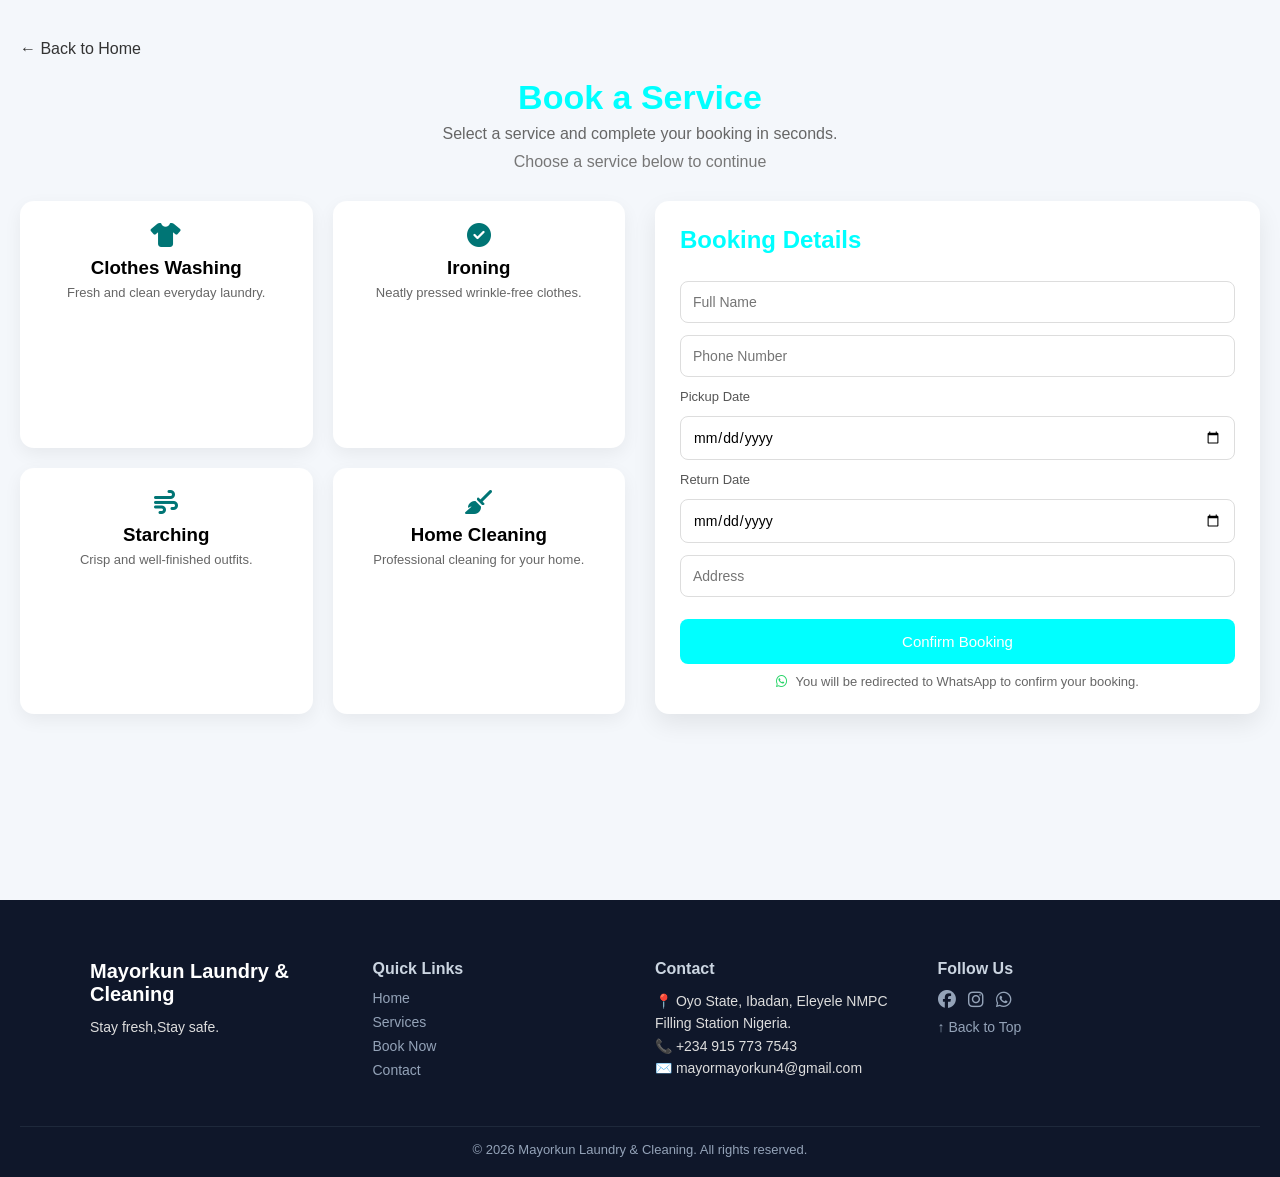
==== booking.html @ 7043d541 "first commit" ====
<!doctype html>
<html lang="en">
  <head>
    <meta charset="UTF-8" />
    <meta name="viewport" content="width=device-width, initial-scale=1.0" />
    <title>Book Your Service - Mayorkun Laundry & Cleaning Services</title>

    <link rel="stylesheet" href="style.css" />
    <link
      rel="stylesheet"
      href="https://cdnjs.cloudflare.com/ajax/libs/font-awesome/6.5.1/css/all.min.css"
    />
    <link rel="icon" href="./favicon.ico" />
  </head>

  <body>
    <section class="order-page">
      <!-- Back -->
      <a href="index.html" class="back-home">← Back to Home</a>

      <!-- Header -->
      <div class="order-header">
        <h1>Book a Service</h1>
        <p>Select a service and complete your booking in seconds.</p>
      </div>

      <p class="sub-text">Choose a service below to continue</p>

      <!-- MAIN LAYOUT -->
      <div class="order-container">
        <!-- SERVICES -->
        <div class="order-services">
          <div class="order-card" data-service="Clothes Washing">
            <i class="fa-solid fa-shirt"></i>
            <h3>Clothes Washing</h3>
            <p>Fresh and clean everyday laundry.</p>
          </div>

          <div class="order-card" data-service="Ironing">
            <i class="fas fa-check-circle"></i>
            <h3>Ironing</h3>
            <p>Neatly pressed wrinkle-free clothes.</p>
          </div>

          <div class="order-card" data-service="Starching">
            <i class="fa-solid fa-wind"></i>
            <h3>Starching</h3>
            <p>Crisp and well-finished outfits.</p>
          </div>

          <div class="order-card" data-service="home cleaning">
            <i class="fa-solid fa-broom"></i>
            <h3>Home Cleaning</h3>
            <p>Professional cleaning for your home.</p>
          </div>
        </div>

        <!-- FORM -->
        <div class="order-form-box">
          <form id="orderForm">
            <h2>Booking Details</h2>

            <input type="text" id="name" placeholder="Full Name" required />
            <input type="tel" id="phone" placeholder="Phone Number" required />

            <label>Pickup Date</label>
            <input type="date" id="pickupDate" required />

            <label>Return Date</label>
            <input type="date" id="returnDate" required />

            <input
              type="text"
              id="address"
              placeholder="Address"
              required
            />

            <input type="hidden" id="service" name="service"/>

            <button type="submit" id="confirmBooking">Confirm Booking</button>
          </form>
          <p class="whatsapp-note">
            <i class="fa-brands fa-whatsapp"></i>
            You will be redirected to WhatsApp to confirm your booking.
          </p>
        </div>
      </div>
    </section>

    <footer class="footer">

  <div class="footer-container">

    <!-- Brand -->
    <div class="footer-box">
      <h3>Mayorkun Laundry & Cleaning</h3>
      <p>Stay fresh,Stay safe.</p>
    </div>

    <!-- Quick Links -->
    <div class="footer-box">
      <h4>Quick Links</h4>
      <a href="index.html">Home</a>
      <a href="services.html">Services</a>
      <a href="booking.html">Book Now</a>
      <a href="contact.html">Contact</a>
    </div>

    <!-- Contact -->
    <div class="footer-box">
      <h4>Contact</h4>
      <p>📍 Oyo State, Ibadan, Eleyele NMPC Filling Station Nigeria.</p>
      <p>📞 +234 915 773 7543</p>
      <p>✉️ mayormayorkun4@gmail.com</p>
    </div>

    <!-- Social -->
    <div class="footer-box">
      <h4>Follow Us</h4>
      <div class="socials">
        <a href="#"><i class="fa-brands fa-facebook"></i></a>
        <a href="#"><i class="fa-brands fa-instagram"></i></a>
        <a href="#"><i class="fa-brands fa-whatsapp"></i></a>
      </div>

      <!-- BACK TO TOP -->
      <a href="#" class="back-to-top">
        ↑ Back to Top
      </a>
    </div>

  </div>

  <div class="footer-bottom">
    <p>© 2026 Mayorkun Laundry & Cleaning. All rights reserved.</p>
  </div>

</footer>

    <script src="./js/script.js" defer></script>
  </body>
</html>
---- style.css ----
/* RESET */
* {
  margin: 0;
  padding: 0;
  box-sizing: border-box;
  font-family: Arial, sans-serif;
}

html {
  scroll-behavior: smooth;
}

/* CONTAINER */
.container {
  width: 90%;
  max-width: 1100px;
  margin: auto;
}

/* HEADER */
.header {
  position: fixed;
  width: 100%;
  top: 0;
  background: #fff;
  box-shadow: 0 2px 8px rgba(0, 0, 0, 0.05);
  z-index: 1000;
}

.nav-wrapper {
  display: flex;
  align-items: center;
  justify-content: space-between;
  padding: 15px 0;
}

/* LOGO */
.logo img {
  height: 50px;
  width: auto;
}

/* NAV */
.nav {
  display: flex;
  gap: 25px;
  align-items: center;
}

.nav a {
  text-decoration: none;
  color: black;
  font-size: 15px;
  transition: 0.3s;
}

.desktop-btn {
  display: inline-block;
}

.mobile-btn {
  display: none;
}

.nav a:hover {
  color: #007575;
}

.nav-link.active {
  font-weight: 600;
}

.nav ul {
  display: flex;
  gap: 40px;
  align-items: center;
  list-style: none; /* removes bullets */
  padding: 0;
  margin: 0;
}

.menu-toggle {
  color: aqua;
}

/* BUTTON */
.btn {
  background: #00ffff;
  color: white;
  padding: 10px 18px;
  border-radius: 6px;
  text-decoration: none;
  font-size: 14px;
  transition: 0.3s;
}

.btn:hover {
  background: #007575;
}

.hero-buttons {
  margin-top: 15px;
}

/* TOGGLE */
.menu-toggle {
  display: none;
  font-size: 26px;
  cursor: pointer;
}

.button-primary {
  background: #00ffff;
  color: white;
  padding: 10px 18px;
  border-radius: 6px;
  text-decoration: none;
  font-size: 14px;
  transition: 0.3s;
}

.button-primary:hover {
  background: #007575;
}

.button-secondary {
  background: #00ffff;
  color: white;
  padding: 10px 18px;
  border-radius: 6px;
  text-decoration: none;
  font-size: 14px;
  transition: 0.3s;
}

.button-secondary:hover {
  background: #007575;
}

.hero {
  position: relative;
  height: 100vh;
  margin-top: 90px;
  display: flex;
  align-items: center;
  justify-content: center;
  text-align: center;
  background: url("./images/hero\ img.jpg") center/cover no-repeat;
  overflow: hidden;
}

.hero-overlay {
  position: absolute;
  inset: 0;
  background: rgba(0, 0, 0, 0.45);
}

.hero-content {
  position: relative;
  z-index: 2;
  color: #fff;
  max-width: 750px;
  padding: 20px;
}

.hero-content h1 {
  font-size: 2.5rem;
  margin-bottom: 15px;
  line-height: 1.2;
  color: aqua;
}

.hero-content p {
  font-size: 1rem;
  color: #fff;
  margin-bottom: 25px;
  line-height: 1.6;
}

@keyframes heroZoom {
  from {
    transform: scale(1);
  }
  to {
    transform: scale(1.08);
  }
}

.hero {
  animation: heroZoom 12s ease-in-out infinite alternate;
}

.how-section {
  padding: 80px 20px;
  background: #f9f9f9;
}

/* WRAPPER (NO conflicts) */
.how-wrapper {
  max-width: 1100px;
  margin: auto;

  display: flex;
  align-items: center;
  justify-content: space-between;

  gap: 50px;
}

/* LEFT SIDE */
.how-left {
  flex: 1;
  color: #00ffff;
}

.how-left h2 {
  font-size: 2.2rem;
  margin-bottom: 10px;
}

.how-subtitle {
  color: #666;
  margin-bottom: 30px;
}

/* STEP BLOCK */
.how-step {
  display: flex;
  gap: 15px;
  margin-bottom: 20px;
  align-items: flex-start;
}

/* ICON */
.how-icon {
  width: 45px;
  height: 45px;
  background: #111;
  color: #fff;

  display: flex;
  align-items: center;
  justify-content: center;

  border-radius: 50%;
  flex-shrink: 0;
  font-size: 18px;
}

/* TEXT */
.how-text h3 {
  margin-bottom: 5px;
}

.how-text p {
  color: #555;
  font-size: 0.95rem;
}

/* RIGHT IMAGE */
.how-right {
  flex: 1;
}

.how-right img {
  width: 100%;
  display: block;
  border-radius: 10px;
}

.how-icon:hover {
  background: #00ffff;
}

.services {
  padding: 80px 20px;
  background: #f9fafb;
}

.services-wrapper {
  max-width: 1200px;
  margin: 0 auto;
}

.services-header {
  text-align: center;
  margin-bottom: 50px;
}

.services-header h2 {
  font-size: 32px;
  margin-bottom: 10px;
  color: #00ffff;
}

.services-header p {
  color: #666;
  font-size: 16px;
}

/* Grid */
.services-grid {
  display: grid;
  grid-template-columns: repeat(4, 1fr);
  gap: 25px;
}

/* Cards */
.service-card {
  background: #fff;
  padding: 30px 20px;
  text-align: center;
  border-radius: 10px;
  transition: 0.3s ease;
  box-shadow: 0 5px 15px rgba(0, 0, 0, 0.05);
}

.service-card:hover {
  transform: translateY(-10px);
}

.service-card .icon {
  font-size: 30px;
  margin-bottom: 15px;
  color: #00ffff;
}

.service-card h3 {
  font-size: 20px;
  margin-bottom: 10px;
  color: #111;
}

.service-card p {
  font-size: 14px;
  color: #666;
}

.why-us {
  padding: 80px 20px;
  background: #ffffff;
}

.why-wrapper {
  max-width: 1200px;
  margin: 0 auto;
  display: grid;
  grid-template-columns: 1fr 1fr;
  gap: 50px;
  align-items: center;
}

.why-text h2 {
  font-size: 32px;
  margin-bottom: 10px;
  color: #00ffff;
}

.why-text p {
  color: #666;
  margin-bottom: 10px;
  font-size: 14px;
  line-height: 1.6;
}

/* Items */
.why-items {
  display: flex;
  flex-direction: column;
  gap: 10px;
}

.why-item {
  display: flex;
  align-items: flex-start;
  gap: 15px;
}

.why-item i {
  font-size: 22px;
  color: #00ffff;
  margin-top: 5px;
}

.why-item h4 {
  margin-bottom: 5px;
  color: #00ffff;
}

.why-item p {
  font-size: 14px;
  color: #666;
}

/* Image */
.why-image img {
  width: 100%;
  border-radius: 10px;
}

.testimonials {
  padding: 80px 20px;
  background: #f9fafb;
}

.testimonials-wrapper {
  max-width: 1200px;
  margin: 0 auto;
}

.testimonials-header {
  text-align: center;
  margin-bottom: 50px;
}

.testimonials-header h2 {
  font-size: 32px;
  margin-bottom: 10px;
  color: #00ffff;
}

.testimonials-header p {
  color: #666;
}

/* Grid */
.testimonials-grid {
  display: grid;
  grid-template-columns: repeat(3, 1fr);
  gap: 25px;
}

/* Card */
.testimonial-card {
  background: #fff;
  padding: 25px;
  border-radius: 12px;
  box-shadow: 0 5px 20px rgba(0, 0, 0, 0.05);
  transition: 0.3s ease;
  display: flex;
  flex-direction: column;
  justify-content: space-between;
}

.testimonial-card:hover {
  transform: translateY(-8px);
}

/* Quote */
.quote {
  font-size: 15px;
  color: #444;
  line-height: 1.6;
  margin-bottom: 20px;
}

/* User */
.user {
  display: flex;
  align-items: center;
  gap: 12px;
}

.user img {
  width: 45px;
  height: 45px;
  border-radius: 50%;
  object-fit: cover;
}

.user h4 {
  font-size: 16px;
  margin-bottom: 2px;
}

.user span {
  font-size: 13px;
  color: #777;
}

.cta-section {
  background: #f8fafc;
  padding: 80px 20px;
  display: flex;
  justify-content: center;
}

/* Boxed container */
.cta-container {
  /* max-width: 700px; */
  width: 100%;
  background: #0f172a;
  color: #fff;
  padding: 50px 30px;
  border-radius: 20px;
  text-align: center;
  box-shadow: 0 10px 30px rgba(0, 0, 0, 0.1);
}

/* Text */
.cta-container h2 {
  font-size: 2rem;
  margin-bottom: 15px;
}

.cta-container p {
  font-size: 1rem;
  line-height: 1.6;
  margin-bottom: 30px;
  color: #cbd5f5;
}

/* Buttons */
.cta-buttons {
  display: flex;
  justify-content: center;
  gap: 15px;
  flex-wrap: wrap;
}

.btn {
  padding: 12px 25px;
  border-radius: 30px;
  text-decoration: none;
  font-size: 0.95rem;
  transition: 0.3s ease;
}

/* Primary */
.btn.primary {
  background: #007575;
  color: #fff;
  border: 1px solid #fff;
}

.btn.primary:hover {
  background: #00ffff;
  color: #fff;
}

/* Secondary */
.btn.secondary {
  border: 1px solid #fff;
  color: #fff;
}

.btn.secondary:hover {
  background: #fff;
  color: #0f172a;
}

.about-section {
  padding: 80px 20px;
  background: #f8fafc;
}

.about-container {
  max-width: 1100px;
  margin: auto;
  display: grid;
  grid-template-columns: 1fr 1fr;
  gap: 40px;
  align-items: center;
}

/* Text */
.about-text h2 {
  font-size: 2rem;
  margin-bottom: 15px;
  color: #00ffff;
}

.about-text p {
  color: #555;
  line-height: 1.6;
  margin-bottom: 15px;
}

/* Cards */
.about-cards {
  display: grid;
  grid-template-columns: repeat(2, 1fr);
  gap: 20px;
}

.about-card {
  background: #fff;
  padding: 20px;
  border-radius: 12px;
  border: 1px solid #eee;
  transition: 0.3s;
}

.about-card:hover {
  transform: translateY(-5px);
}

.about-card h3 {
  margin-bottom: 8px;
  font-size: 1.1rem;
  color: #00ffff;
}

.about-card p {
  font-size: 0.9rem;
  color: #666;
}

.order-page {
  padding: 40px 20px;
  background: #f4f7fb;
  min-height: 100vh;
  font-family: Arial, sans-serif;
}

/* BACK LINK */
.back-home {
  display: inline-block;
  margin-bottom: 20px;
  color: #333;
  text-decoration: none;
}

/* HEADER */
.order-header {
  text-align: center;
  margin-bottom: 10px;
}

.order-header h1 {
  font-size: 34px;
  margin-bottom: 8px;
  color: #00ffff;
}

.order-header p {
  color: #666;
}

/* SUB TEXT */
.sub-text {
  text-align: center;
  margin-bottom: 30px;
  color: #777;
}

/* MAIN GRID */
.order-container {
  display: grid;
  grid-template-columns: 1fr 1fr;
  gap: 30px;
}

/* SERVICES GRID */
.order-services {
  display: grid;
  grid-template-columns: repeat(2, 1fr);
  gap: 20px;
}

/* SERVICE CARD */
.order-card {
  background: #fff;
  padding: 20px;
  border-radius: 14px;
  cursor: pointer;
  border: 2px solid transparent;
  transition: 0.3s ease;
  box-shadow: 0 6px 18px rgba(0, 0, 0, 0.06);
  text-align: center;
}

.order-card i {
  font-size: 24px;
  margin-bottom: 10px;
  color: #007575;
}

.order-card h3 {
  margin-bottom: 6px;
}

.order-card p {
  font-size: 13px;
  color: #666;
}

.order-card:hover {
  transform: translateY(-5px);
  border-color: #00ffff;
}

/* ACTIVE STATE */
.order-card.active {
  border-color: #007575;
  background: #eef5ff;
}

/* FORM BOX */
.order-form-box {
  background: #fff;
  padding: 25px;
  border-radius: 14px;
  box-shadow: 0 10px 25px rgba(0, 0, 0, 0.08);
}

.order-form-box h2 {
  margin-bottom: 15px;
}

.order-form-box h2 {
  color: #00ffff;
}

/* FORM */
#orderForm {
  display: flex;
  flex-direction: column;
  gap: 12px;
}

/* INPUTS */
#orderForm input {
  padding: 12px;
  border-radius: 8px;
  border: 1px solid #ddd;
  font-size: 14px;
  transition: 0.2s;
}

#orderForm input:focus {
  border-color: #007575;
  outline: none;
}

/* LABELS */
#orderForm label {
  font-size: 13px;
  color: #555;
}

/* BUTTON */
#confirmBooking {
  margin-top: 10px;
  background: #00ffff;
  color: #fff;
  border: none;
  padding: 14px;
  border-radius: 8px;
  cursor: pointer;
  font-size: 15px;
  transition: 0.3s;
}

#confirmBooking:hover {
  background: #007575;
}

.whatsapp-note {
  margin-top: 10px;
  font-size: 13px;
  color: #666;
  text-align: center;
}

.whatsapp-note i {
  color: #25d366;
  margin-right: 5px;
}

/* FOOTER BASE */
.footer {
  background: #0f172a;
  color: #fff;
  padding: 60px 20px 20px;
}

/* GRID CONTAINER */
.footer-container {
  display: grid;
  grid-template-columns: repeat(4, 1fr);
  gap: 30px;
  max-width: 1100px;
  margin: auto;
}

/* BOXES */
.footer-box h3 {
  margin-bottom: 10px;
  font-size: 20px;
}

.footer-box h4 {
  margin-bottom: 12px;
  font-size: 16px;
  color: #cbd5e1;
}

.footer-box p {
  font-size: 14px;
  color: #ddd;
  line-height: 1.6;
}

/* LINKS */
.footer-box a {
  display: block;
  color: #94a3b8;
  text-decoration: none;
  margin-bottom: 8px;
  font-size: 14px;
  transition: 0.3s;
}

.footer-box a:hover {
  color: #fff;
  transform: translateX(5px);
}

/* SOCIAL ICONS */
.socials {
  display: flex;
  gap: 12px;
  margin-top: 10px;
}

.socials a {
  color: #94a3b8;
  font-size: 18px;
  transition: 0.3s;
}

.socials a:hover {
  color: #fff;
  transform: scale(1.2);
}

/* BOTTOM BAR */
.footer-bottom {
  text-align: center;
  margin-top: 40px;
  padding-top: 15px;
  border-top: 1px solid #1e293b;
  font-size: 13px;
  color: #94a3b8;
}

.lc-services-page {
  font-family: Arial, sans-serif;
  color: #222;
}

/* =========================
   HERO SECTION
========================= */
.lc-hero-section {
  background:
    linear-gradient(rgba(0, 0, 0, 0.6), rgba(0, 0, 0, 0.6)),
    url(./images/young-african-american-man-doing-laundry\ \(2\).jpg)
      center/cover no-repeat;
  color: white;
  padding: 100px 20px;
  text-align: center;
  margin-top: 80px;
  height: 127vh;
}

.lc-hero-section h1 {
  font-size: 40px;
  margin-bottom: 10px;
  margin-top: 180px;
}

.lc-hero-section p {
  font-size: 18px;
  opacity: 0.9;
}

.lc-hero-btn {
  margin-top: 20px;
  padding: 12px 25px;
  background: #00ffff;
  border: none;
  color: white;
  cursor: pointer;
  border-radius: 6px;
  font-size: 16px;
}

.lc-hero-btn:hover {
  background: #007575;
}

/* =========================
   SERVICES SECTION
========================= */
.lc-offer-section {
  padding: 60px 20px;
  text-align: center;
}

.lc-offer-section h2 {
  font-size: 30px;
  margin-bottom: 10px;
  color: #00ffff;
}

.lc-steps-section h2 {
  color: #00ffff;
  font-size: 30px;
  margin-bottom: 30px;
}

.lc-video-section h2 {
  color: #00ffff;
  font-size: 30px;
  margin-bottom: 30px;
}

.lc-offer-grid {
  display: grid;
  grid-template-columns: repeat(auto-fit, minmax(220px, 1fr));
  gap: 20px;
  margin-top: 30px;
}

.lc-offer-card {
  background: #fff;
  border: 1px solid #eee;
  padding: 20px;
  border-radius: 10px;
  box-shadow: 0 2px 10px rgba(0, 0, 0, 0.05);
}

.lc-offer-card h3 {
  margin-bottom: 10px;
  color: #007575;
}

.lc-offer-btn {
  margin-top: 10px;
  padding: 8px 15px;
  background: #222;
  color: white;
  border: none;
  border-radius: 5px;
  cursor: pointer;
}

/* =========================
   SHOWCASE SECTION
========================= */
.lc-showcase-section {
  padding: 60px 20px;
  background: #f9f9f9;
  text-align: center;
}

.lc-showcase-grid {
  display: grid;
  grid-template-columns: repeat(auto-fit, minmax(250px, 1fr));
  gap: 15px;
  margin-top: 30px;
}

.lc-showcase-grid img {
  width: 100%;
  height: 220px;
  object-fit: cover;
  border-radius: 10px;
}

.lc-showcase-section {
  color: #00ffff;
  font-weight: 500;
}

/* =========================
   VIDEO SECTION
========================= */
.lc-video-section {
  padding: 60px 20px;
  text-align: center;
}

.lc-video-box {
  max-width: 800px;
  margin: auto;
}

.lc-video-box video {
  width: 100%;
  border-radius: 10px;
}

/* =========================
   STEPS SECTION
========================= */
.lc-steps-section {
  padding: 60px 20px;
  background: #fff;
  text-align: center;
}

.lc-steps {
  display: flex;
  flex-wrap: wrap;
  justify-content: center;
  gap: 15px;
  margin-top: 30px;
}

.lc-step {
  background: #f1f1f1;
  padding: 15px 20px;
  border-radius: 8px;
  min-width: 180px;
}

/* =========================
   CTA SECTION
========================= */
.lc-cta-section {
  padding: 70px 20px;
  background: #00c2a8;
  color: white;
  text-align: center;
}

.lc-cta-section button {
  padding: 12px 25px;
  border: none;
  background: white;
  color: #00c2a8;
  font-size: 16px;
  border-radius: 6px;
  cursor: pointer;
  margin-top: 15px;
}

.lc-contact-page {
    font-family: Arial, sans-serif;
    color: #222;
}

/* =========================
   HERO
========================= */
.lc-contact-hero {
    text-align: center;
    padding: 80px 20px;
    background: #00c2a8;
    color: white;
    margin-top: 50px;
}

.lc-contact-hero h1 {
    font-size: 36px;
    margin-bottom: 10px;
}

/* =========================
   MAIN SECTION
========================= */
.lc-contact-main {
    display: flex;
    gap: 40px;
    padding: 60px 20px;
    max-width: 1100px;
    margin: auto;
}

/* =========================
   CONTACT INFO
========================= */
.lc-contact-info {
    flex: 1;
}

.lc-contact-info h2 {
    margin-bottom: 10px;
    color: #00ffff;
}

.lc-contact-item {
    margin-top: 15px;
}

/* =========================
   FORM BOX
========================= */
.lc-contact-form-box {
    flex: 1;
    background: #f9f9f9;
    padding: 30px;
    border-radius: 10px;
}

.lc-contact-form-box h2 {
    margin-bottom: 10px;
    color: #00ffff;
}

.lc-contact-form {
    display: flex;
    flex-direction: column;
    gap: 15px;
}

.lc-contact-cta p{
  margin-top: 5px;
  padding: 10px;
}

.lc-whatsapp-btn {
    display: inline-block;
    padding: 12px 25px;
    background: #1e293b;
    color: white;
    text-decoration: none;
    border-radius: 6px;
    font-size: 16px;
}

.lc-whatsapp-btn:hover {
    background: #00ffff;
}

.lc-contact-form input,
.lc-contact-form textarea {
    padding: 12px;
    border: 1px solid #ddd;
    border-radius: 6px;
    font-size: 14px;
}

.lc-contact-form button {
    padding: 12px;
    background: #00ffff;
    border: none;
    color: white;
    border-radius: 6px;
    cursor: pointer;
    font-size: 16px;
}

.lc-contact-form button:hover {
    background: #007575;
}

/* =========================
   CTA SECTION
========================= */
.lc-contact-cta {
    text-align: center;
    padding: 60px 20px;
    background: #00c2a8;
    color: white;
    margin-bottom: 30px;
    border-radius: 8px;
}

.lc-cta-container {
    max-width: 900px;
    margin: 0 auto;
}

.lc-contact-cta button {
    margin-top: 15px;
    padding: 12px 25px;
    background: #0f172a;
    border: none;
    color: white;
    border-radius: 6px;
    cursor: pointer;
}

input:disabled {
  opacity: 0.5;
  cursor: not-allowed;
}

.faq-section {
  padding: 80px 20px;
  background: #f9f9f9;
  max-width: 1000px;
  margin: auto;
}

.faq-section h2 {
  text-align: center;
  font-size: 32px;
  margin-bottom: 10px;
  color: #00ffff;
}

.faq-subtitle {
  text-align: center;
  color: #666;
  margin-bottom: 40px;
}

.faq-container {
  display: flex;
  flex-direction: column;
  gap: 15px;
}

.faq-item {
  background: #fff;
  border-radius: 12px;
  overflow: hidden;
  box-shadow: 0 4px 15px rgba(0,0,0,0.05);
}

.faq-question {
  width: 100%;
  padding: 18px;
  text-align: left;
  font-size: 16px;
  font-weight: 600;
  border: none;
  background: none;
  cursor: pointer;
}

.faq-answer {
  max-height: 0;
  overflow: hidden;
  transition: 0.3s ease;
  padding: 0 18px;
}

.faq-item.active .faq-answer {
  max-height: 200px;
  padding: 0 18px 18px;
}

/* RESPONSIVE */
@media (max-width: 768px) {
  .nav {
    position: absolute;
    top: 70px;
    right: -100%;
    width: 200px;
    background: #00ffff;
    padding: 30px;
    box-shadow: 0 5px 15px rgba(0, 0, 0, 0.1);
    transition: 0.3s;

    display: flex;
    flex-direction: column;
    gap: 25px;
    border-radius: 10px;
  }

  .lc-hero-section {
    margin-top: 50px;
    height: 80vh;
  }

  .lc-contact-main {
    flex-direction: column;
  }

  .about-container {
    grid-template-columns: 1fr;
  }

  .about-cards {
    grid-template-columns: 1fr;
  }

  .order-container {
    grid-template-columns: 1fr;
  }

  .order-services {
    grid-template-columns: 1fr;
  }

  .nav.active {
    right: 0;
  }

  /* Only if ul is inside nav */
  .nav ul {
    list-style: none;
    padding: 0;
    margin: 0;

    display: flex;
    flex-direction: column;
    gap: 15px;
  }

  .desktop-btn {
    display: none;
  }

  .mobile-btn {
    display: block;
    margin-top: 10px;
    text-align: center;
  }

  .cta-container h2 {
    font-size: 1.5rem;
  }

  .cta-container p {
    font-size: 0.95rem;
  }

  .menu-toggle {
    display: block;
  }

  .how-wrapper {
    flex-direction: column;
    text-align: center;
  }

  .how-right {
    order: -1;
  }

  .how-step {
    /* justify-content: center; */
    text-align: left;
    font-size: 1.2rem;
  }

  .how-left,
  .how-right {
    width: 100%;
  }
}

@media (max-width: 900px) {
  .footer-container {
    grid-template-columns: repeat(2, 1fr);
  }
}

@media (max-width: 992px) {
  .services-grid {
    grid-template-columns: repeat(2, 1fr);
  }

  .why-wrapper {
    grid-template-columns: 1fr;
  }

  .why-image {
    order: -1;
  }

  .testimonials-grid {
    grid-template-columns: repeat(2, 1fr);
  }
}

@media (max-width: 600px) {
  .services-grid {
    grid-template-columns: 1fr;
  }

  .services-header h2 {
    font-size: 26px;
  }

  .why-text h2 {
    font-size: 26px;
  }

  .testimonials-grid {
    grid-template-columns: 1fr;
  }

  .testimonials-header h2 {
    font-size: 26px;
  }

  .order-header h1 {
    font-size: 1.6rem;
  }

  .footer-container {
    grid-template-columns: 1fr;
    text-align: center;
  }

  .socials {
    justify-content: center;
  }

  .lc-hero-section h1 {
    font-size: 28px;
  }
}
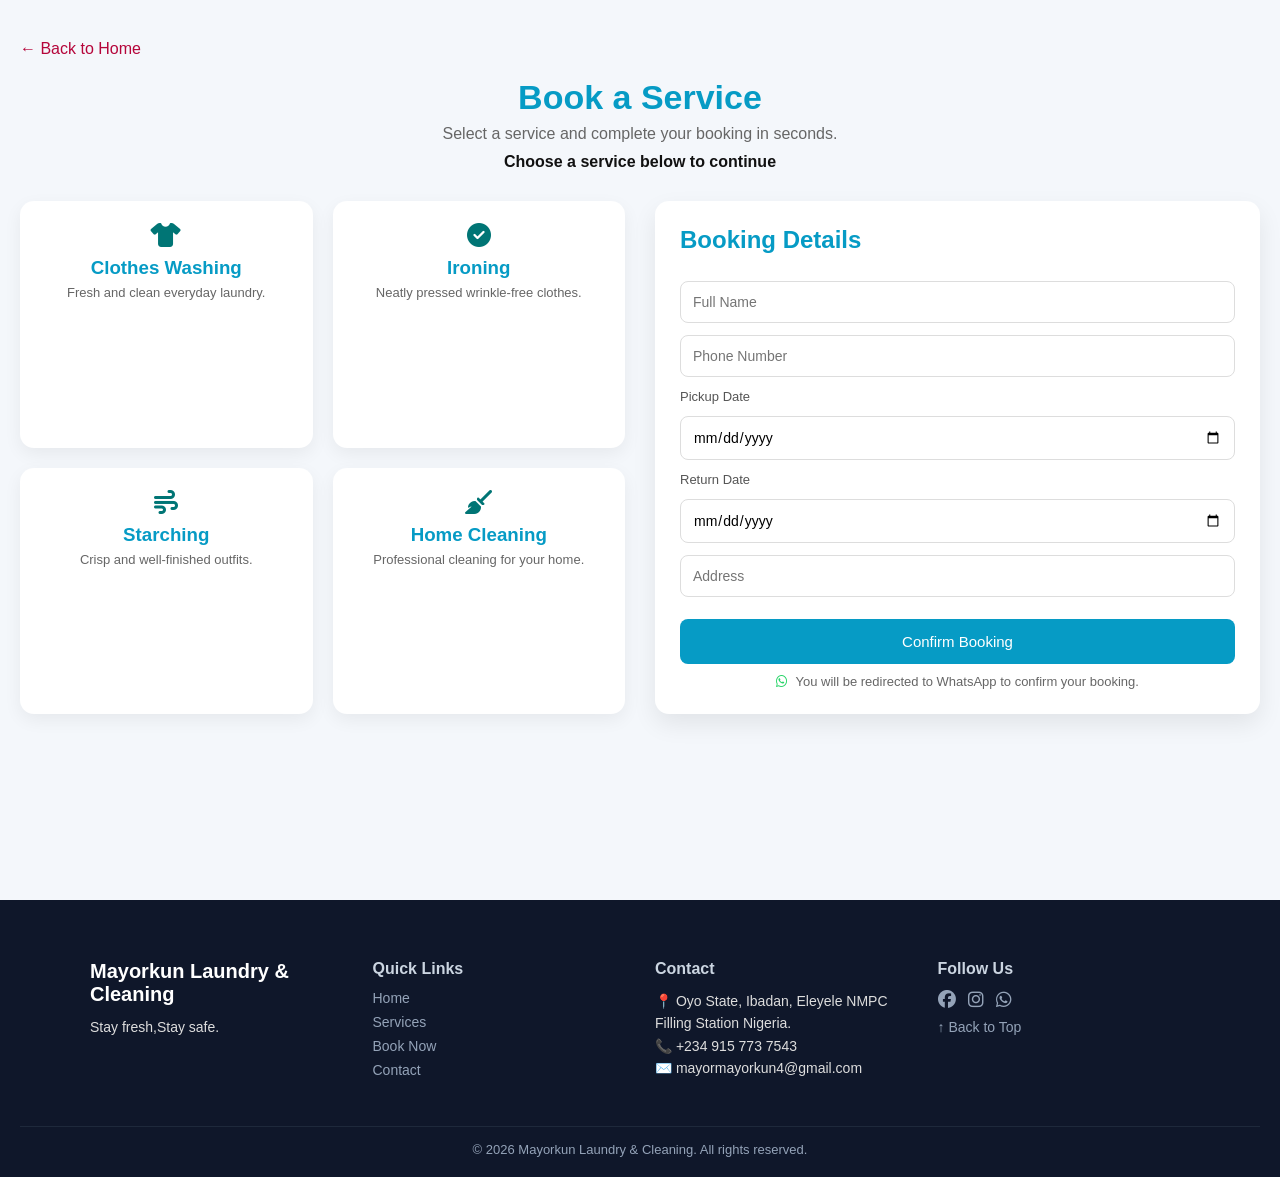
==== commit f1d535a1: "update all" ====
--- a/booking.html
+++ b/booking.html
@@ -10,7 +10,7 @@
       rel="stylesheet"
       href="https://cdnjs.cloudflare.com/ajax/libs/font-awesome/6.5.1/css/all.min.css"
     />
-    <link rel="icon" href="./favicon.ico" />
+    <link rel="icon" type="image/png" href="./images/favicon.png" />
   </head>
 
   <body>
--- a/style.css
+++ b/style.css
@@ -31,7 +31,7 @@
   display: flex;
   align-items: center;
   justify-content: space-between;
-  padding: 15px 0;
+  padding: 5px 0;
 }
 
 /* LOGO */
@@ -49,7 +49,7 @@
 
 .nav a {
   text-decoration: none;
-  color: black;
+  color: #069bc5;
   font-size: 15px;
   transition: 0.3s;
 }
@@ -80,12 +80,12 @@
 }
 
 .menu-toggle {
-  color: aqua;
+  color: #069bc5;
 }
 
 /* BUTTON */
 .btn {
-  background: #00ffff;
+  background: #069bc5;
   color: white;
   padding: 10px 18px;
   border-radius: 6px;
@@ -110,7 +110,7 @@
 }
 
 .button-primary {
-  background: #00ffff;
+  background: #069bc5;
   color: white;
   padding: 10px 18px;
   border-radius: 6px;
@@ -124,7 +124,7 @@
 }
 
 .button-secondary {
-  background: #00ffff;
+  background: #069bc5;
   color: white;
   padding: 10px 18px;
   border-radius: 6px;
@@ -145,14 +145,14 @@
   align-items: center;
   justify-content: center;
   text-align: center;
-  background: url("./images/hero\ img.jpg") center/cover no-repeat;
+  background: url("./images/hero_img_4608x3456.webp") center/cover no-repeat;
   overflow: hidden;
 }
 
 .hero-overlay {
   position: absolute;
   inset: 0;
-  background: rgba(0, 0, 0, 0.45);
+  background: rgba(0, 0, 0, 0.2);
 }
 
 .hero-content {
@@ -164,17 +164,18 @@
 }
 
 .hero-content h1 {
-  font-size: 2.5rem;
+  font-size: 2rem;
   margin-bottom: 15px;
   line-height: 1.2;
-  color: aqua;
+  color: #069bc5;
 }
 
 .hero-content p {
-  font-size: 1rem;
+  font-size: 0.9rem;
   color: #fff;
   margin-bottom: 25px;
   line-height: 1.6;
+  font-weight: 600;
 }
 
 @keyframes heroZoom {
@@ -210,7 +211,7 @@
 /* LEFT SIDE */
 .how-left {
   flex: 1;
-  color: #00ffff;
+  color: #069bc5;
 }
 
 .how-left h2 {
@@ -290,7 +291,7 @@
 .services-header h2 {
   font-size: 32px;
   margin-bottom: 10px;
-  color: #00ffff;
+  color: #069bc5;
 }
 
 .services-header p {
@@ -328,7 +329,7 @@
 .service-card h3 {
   font-size: 20px;
   margin-bottom: 10px;
-  color: #111;
+  color: #069bc5;
 }
 
 .service-card p {
@@ -353,7 +354,7 @@
 .why-text h2 {
   font-size: 32px;
   margin-bottom: 10px;
-  color: #00ffff;
+  color: #069bc5;
 }
 
 .why-text p {
@@ -384,7 +385,7 @@
 
 .why-item h4 {
   margin-bottom: 5px;
-  color: #00ffff;
+  color: #069bc5;
 }
 
 .why-item p {
@@ -416,7 +417,7 @@
 .testimonials-header h2 {
   font-size: 32px;
   margin-bottom: 10px;
-  color: #00ffff;
+  color: #069bc5;
 }
 
 .testimonials-header p {
@@ -471,6 +472,7 @@
 .user h4 {
   font-size: 16px;
   margin-bottom: 2px;
+  color: #069bc5;
 }
 
 .user span {
@@ -489,7 +491,7 @@
 .cta-container {
   /* max-width: 700px; */
   width: 100%;
-  background: #0f172a;
+  background: #069bc5;
   color: #fff;
   padding: 50px 30px;
   border-radius: 20px;
@@ -567,7 +569,7 @@
 .about-text h2 {
   font-size: 2rem;
   margin-bottom: 15px;
-  color: #00ffff;
+  color: #069bc5;
 }
 
 .about-text p {
@@ -598,7 +600,7 @@
 .about-card h3 {
   margin-bottom: 8px;
   font-size: 1.1rem;
-  color: #00ffff;
+  color: #069bc5;
 }
 
 .about-card p {
@@ -617,7 +619,7 @@
 .back-home {
   display: inline-block;
   margin-bottom: 20px;
-  color: #333;
+  color: #b5053a;
   text-decoration: none;
 }
 
@@ -630,7 +632,7 @@
 .order-header h1 {
   font-size: 34px;
   margin-bottom: 8px;
-  color: #00ffff;
+  color: #069bc5;
 }
 
 .order-header p {
@@ -641,7 +643,8 @@
 .sub-text {
   text-align: center;
   margin-bottom: 30px;
-  color: #777;
+  color: #111;
+  font-weight: 600;
 }
 
 /* MAIN GRID */
@@ -678,6 +681,7 @@
 
 .order-card h3 {
   margin-bottom: 6px;
+  color: #069bc5;
 }
 
 .order-card p {
@@ -709,7 +713,7 @@
 }
 
 .order-form-box h2 {
-  color: #00ffff;
+  color: #069bc5;
 }
 
 /* FORM */
@@ -742,7 +746,7 @@
 /* BUTTON */
 #confirmBooking {
   margin-top: 10px;
-  background: #00ffff;
+  background: #069bc5;
   color: #fff;
   border: none;
   padding: 14px;
@@ -879,7 +883,7 @@
 .lc-hero-btn {
   margin-top: 20px;
   padding: 12px 25px;
-  background: #00ffff;
+  background: #069bc5;
   border: none;
   color: white;
   cursor: pointer;
@@ -902,17 +906,17 @@
 .lc-offer-section h2 {
   font-size: 30px;
   margin-bottom: 10px;
-  color: #00ffff;
+  color: #069bc5;
 }
 
 .lc-steps-section h2 {
-  color: #00ffff;
+  color: #069bc5;
   font-size: 30px;
   margin-bottom: 30px;
 }
 
 .lc-video-section h2 {
-  color: #00ffff;
+  color: #069bc5;
   font-size: 30px;
   margin-bottom: 30px;
 }
@@ -934,13 +938,13 @@
 
 .lc-offer-card h3 {
   margin-bottom: 10px;
-  color: #007575;
+  color: #069bc5;
 }
 
 .lc-offer-btn {
   margin-top: 10px;
   padding: 8px 15px;
-  background: #222;
+  background: #069bc5;
   color: white;
   border: none;
   border-radius: 5px;
@@ -971,7 +975,7 @@
 }
 
 .lc-showcase-section {
-  color: #00ffff;
+  color: #069bc5;
   font-weight: 500;
 }
 
@@ -1022,7 +1026,7 @@
 ========================= */
 .lc-cta-section {
   padding: 70px 20px;
-  background: #00c2a8;
+  background: #069bc5;
   color: white;
   text-align: center;
 }
@@ -1031,7 +1035,7 @@
   padding: 12px 25px;
   border: none;
   background: white;
-  color: #00c2a8;
+  color: #069bc5;
   font-size: 16px;
   border-radius: 6px;
   cursor: pointer;
@@ -1039,140 +1043,140 @@
 }
 
 .lc-contact-page {
-    font-family: Arial, sans-serif;
-    color: #222;
+  font-family: Arial, sans-serif;
+  color: #222;
 }
 
 /* =========================
    HERO
 ========================= */
 .lc-contact-hero {
-    text-align: center;
-    padding: 80px 20px;
-    background: #00c2a8;
-    color: white;
-    margin-top: 50px;
+  text-align: center;
+  padding: 80px 20px;
+  background: #069bc5;
+  color: white;
+  margin-top: 50px;
 }
 
 .lc-contact-hero h1 {
-    font-size: 36px;
-    margin-bottom: 10px;
+  font-size: 36px;
+  margin-bottom: 10px;
 }
 
 /* =========================
    MAIN SECTION
 ========================= */
 .lc-contact-main {
-    display: flex;
-    gap: 40px;
-    padding: 60px 20px;
-    max-width: 1100px;
-    margin: auto;
+  display: flex;
+  gap: 40px;
+  padding: 60px 20px;
+  max-width: 1100px;
+  margin: auto;
 }
 
 /* =========================
    CONTACT INFO
 ========================= */
 .lc-contact-info {
-    flex: 1;
+  flex: 1;
 }
 
 .lc-contact-info h2 {
-    margin-bottom: 10px;
-    color: #00ffff;
+  margin-bottom: 10px;
+  color: #069bc5;
 }
 
 .lc-contact-item {
-    margin-top: 15px;
+  margin-top: 15px;
 }
 
 /* =========================
    FORM BOX
 ========================= */
 .lc-contact-form-box {
-    flex: 1;
-    background: #f9f9f9;
-    padding: 30px;
-    border-radius: 10px;
+  flex: 1;
+  background: #f9f9f9;
+  padding: 30px;
+  border-radius: 10px;
 }
 
 .lc-contact-form-box h2 {
-    margin-bottom: 10px;
-    color: #00ffff;
+  margin-bottom: 10px;
+  color: #069bc5;
 }
 
 .lc-contact-form {
-    display: flex;
-    flex-direction: column;
-    gap: 15px;
-}
-
-.lc-contact-cta p{
+  display: flex;
+  flex-direction: column;
+  gap: 15px;
+}
+
+.lc-contact-cta p {
   margin-top: 5px;
   padding: 10px;
 }
 
 .lc-whatsapp-btn {
-    display: inline-block;
-    padding: 12px 25px;
-    background: #1e293b;
-    color: white;
-    text-decoration: none;
-    border-radius: 6px;
-    font-size: 16px;
+  display: inline-block;
+  padding: 12px 25px;
+  background: #1e293b;
+  color: white;
+  text-decoration: none;
+  border-radius: 6px;
+  font-size: 16px;
 }
 
 .lc-whatsapp-btn:hover {
-    background: #00ffff;
+  background: #069bc5;
 }
 
 .lc-contact-form input,
 .lc-contact-form textarea {
-    padding: 12px;
-    border: 1px solid #ddd;
-    border-radius: 6px;
-    font-size: 14px;
+  padding: 12px;
+  border: 1px solid #ddd;
+  border-radius: 6px;
+  font-size: 14px;
 }
 
 .lc-contact-form button {
-    padding: 12px;
-    background: #00ffff;
-    border: none;
-    color: white;
-    border-radius: 6px;
-    cursor: pointer;
-    font-size: 16px;
+  padding: 12px;
+  background: #069bc5;
+  border: none;
+  color: white;
+  border-radius: 6px;
+  cursor: pointer;
+  font-size: 16px;
 }
 
 .lc-contact-form button:hover {
-    background: #007575;
+  background: #007575;
 }
 
 /* =========================
    CTA SECTION
 ========================= */
 .lc-contact-cta {
-    text-align: center;
-    padding: 60px 20px;
-    background: #00c2a8;
-    color: white;
-    margin-bottom: 30px;
-    border-radius: 8px;
+  text-align: center;
+  padding: 60px 20px;
+  background: #069bc5;
+  color: white;
+  margin-bottom: 30px;
+  border-radius: 8px;
 }
 
 .lc-cta-container {
-    max-width: 900px;
-    margin: 0 auto;
+  max-width: 900px;
+  margin: 0 auto;
 }
 
 .lc-contact-cta button {
-    margin-top: 15px;
-    padding: 12px 25px;
-    background: #0f172a;
-    border: none;
-    color: white;
-    border-radius: 6px;
-    cursor: pointer;
+  margin-top: 15px;
+  padding: 12px 25px;
+  background: #069bc5;
+  border: none;
+  color: white;
+  border-radius: 6px;
+  cursor: pointer;
 }
 
 input:disabled {
@@ -1181,59 +1185,64 @@
 }
 
 .faq-section {
-  padding: 80px 20px;
-  background: #f9f9f9;
-  max-width: 1000px;
-  margin: auto;
-}
-
+  width: 90%;
+  max-width: 800px;
+  margin: 70px auto;
+}
 .faq-section h2 {
   text-align: center;
-  font-size: 32px;
-  margin-bottom: 10px;
-  color: #00ffff;
-}
-
+  margin-bottom: 10px;
+  color: #069bc5; 
+}
 .faq-subtitle {
   text-align: center;
-  color: #666;
+  color: #777;
   margin-bottom: 40px;
 }
-
-.faq-container {
-  display: flex;
-  flex-direction: column;
-  gap: 15px;
-}
-
 .faq-item {
-  background: #fff;
-  border-radius: 12px;
-  overflow: hidden;
-  box-shadow: 0 4px 15px rgba(0,0,0,0.05);
-}
-
+  border-bottom: 1px solid #ddd;
+}
 .faq-question {
   width: 100%;
-  padding: 18px;
-  text-align: left;
-  font-size: 16px;
-  font-weight: 600;
+  padding: 20px 0;
   border: none;
   background: none;
   cursor: pointer;
-}
-
+  display: flex;
+  justify-content: space-between;
+  align-items: center;
+  font-size: 18px;
+  font-weight: 600;
+  text-align: left;
+  color: #069bc5;
+}
+.faq-question:hover {
+  color: #0970c4;
+}
 .faq-answer {
   max-height: 0;
   overflow: hidden;
-  transition: 0.3s ease;
-  padding: 0 18px;
-}
-
-.faq-item.active .faq-answer {
-  max-height: 200px;
-  padding: 0 18px 18px;
+  transition: max-height 0.4s ease;
+}
+.faq-answer p {
+  padding: 0 0 20px;
+  color: #555;
+  line-height: 1.8;
+}
+.faq-icon {
+  width: 20px;
+  height: 20px;
+  transition: transform 0.3s ease;
+}
+.faq-icon path {
+  fill: none;
+  stroke: #555;
+  stroke-width: 2;
+  stroke-linecap: round;
+  stroke-linejoin: round;
+}
+.faq-item.active .faq-icon {
+  transform: rotate(180deg);
 }
 
 /* RESPONSIVE */
@@ -1243,14 +1252,15 @@
     top: 70px;
     right: -100%;
     width: 200px;
-    background: #00ffff;
-    padding: 30px;
+    background: #069bc5;
+    padding: 50px;
     box-shadow: 0 5px 15px rgba(0, 0, 0, 0.1);
-    transition: 0.3s;
+    transition: 0.5s;
+    width: 100%;
 
     display: flex;
     flex-direction: column;
-    gap: 25px;
+    gap: 5px;
     border-radius: 10px;
   }
 
@@ -1291,11 +1301,16 @@
 
     display: flex;
     flex-direction: column;
-    gap: 15px;
+    gap: 20px;
   }
 
   .desktop-btn {
     display: none;
+  }
+
+  .nav a {
+    color: #fff;
+    font-size: 16px;
   }
 
   .mobile-btn {
@@ -1310,6 +1325,7 @@
 
   .cta-container p {
     font-size: 0.95rem;
+    font-weight: 550;
   }
 
   .menu-toggle {
@@ -1331,6 +1347,10 @@
     font-size: 1.2rem;
   }
 
+  .how-text h3 {
+    font-size: 1.1rem;
+  }
+
   .how-left,
   .how-right {
     width: 100%;
@@ -1396,6 +1416,6 @@
   }
 
   .lc-hero-section h1 {
-    font-size: 28px;
-  }
-}
+    font-size: 20px;
+  }
+}
